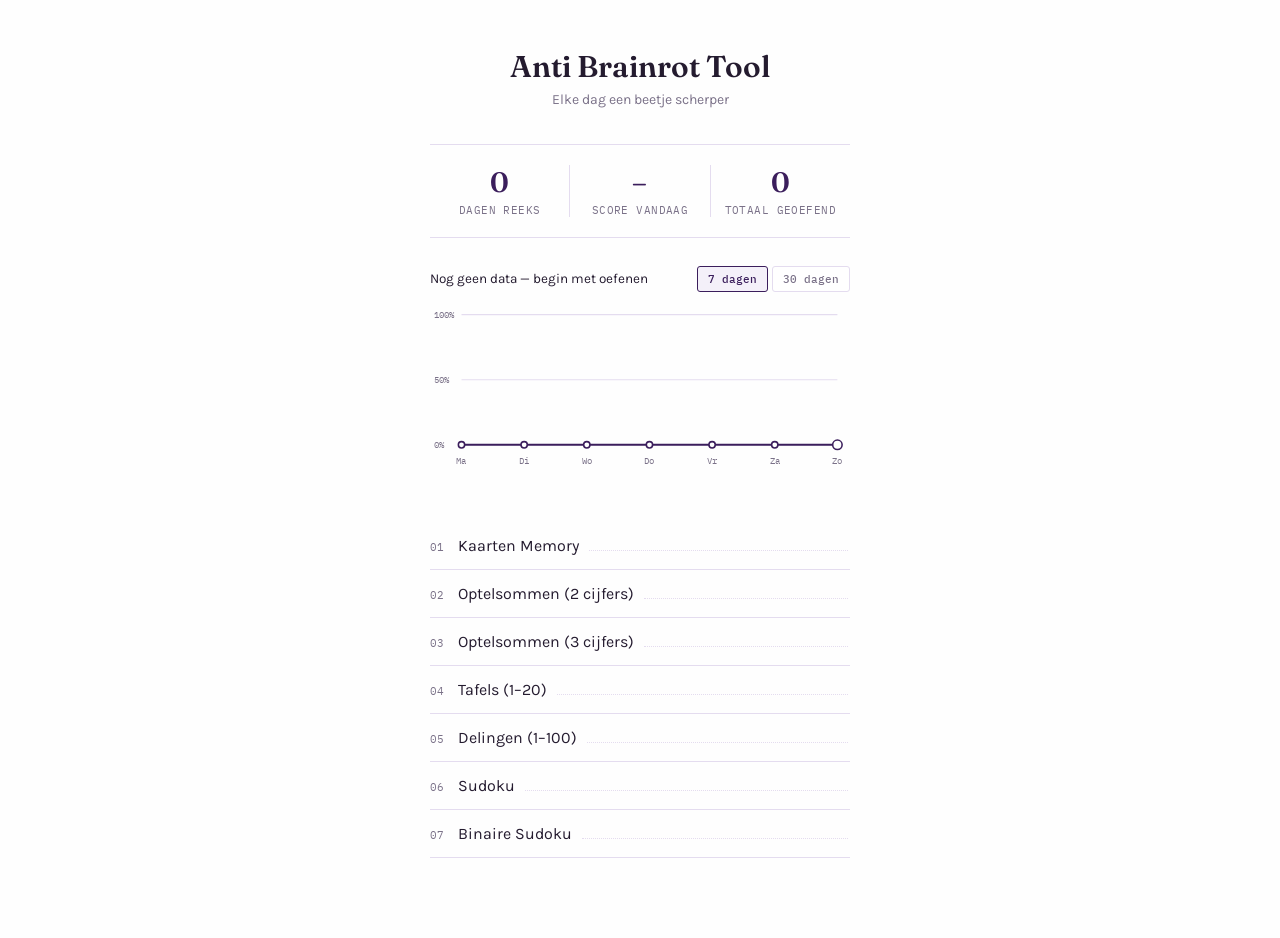
==== index.html @ bac89e25 "Eerste versie: Anti Brainrot Tool met 7 breinoefeningen Kaarten memory, optelsommen, tafels, delinge" ====
<!DOCTYPE html>
<html lang="nl">
<head>
  <meta charset="UTF-8">
  <title>Anti Brainrot Tool</title>
  <link rel="stylesheet" href="https://fonts.googleapis.com/css2?family=Fraunces:opsz,wght@9..144,500;9..144,600;9..144,700&family=Karla:wght@400;500;700&family=IBM+Plex+Mono:wght@400;500;600&display=swap">
  <link rel="stylesheet" href="base.css">
  <link rel="stylesheet" href="style.css">
</head>
<body>
  <h1>Anti Brainrot Tool</h1>
  <p class="subtitle">Elke dag een beetje scherper</p>

  <section class="progress">
    <div class="kpi-row">
      <div class="kpi">
        <p class="kpi-value" id="kpi-streak">–</p>
        <p class="kpi-label">Dagen reeks</p>
      </div>
      <div class="kpi">
        <p class="kpi-value" id="kpi-today">–</p>
        <p class="kpi-label">Score vandaag</p>
      </div>
      <div class="kpi">
        <p class="kpi-value" id="kpi-total">–</p>
        <p class="kpi-label">Totaal geoefend</p>
      </div>
    </div>

    <div class="chart-head">
      <p class="chart-avg" id="chart-avg">&nbsp;</p>
      <div class="chart-toggle">
        <button class="range-btn is-active" data-range="7" type="button">7 dagen</button>
        <button class="range-btn" data-range="30" type="button">30 dagen</button>
      </div>
    </div>
    <div id="chart"></div>
  </section>

  <nav class="menu">
    <a class="toc-item" href="games/card-match/index.html"><span class="toc-num">01</span>Kaarten Memory<span class="toc-leader"></span></a>
    <a class="toc-item" href="games/addition-2/index.html"><span class="toc-num">02</span>Optelsommen (2 cijfers)<span class="toc-leader"></span></a>
    <a class="toc-item" href="games/addition-3/index.html"><span class="toc-num">03</span>Optelsommen (3 cijfers)<span class="toc-leader"></span></a>
    <a class="toc-item" href="games/multiplication/index.html"><span class="toc-num">04</span>Tafels (1&ndash;20)<span class="toc-leader"></span></a>
    <a class="toc-item" href="games/division/index.html"><span class="toc-num">05</span>Delingen (1&ndash;100)<span class="toc-leader"></span></a>
    <a class="toc-item" href="games/sudoku/index.html"><span class="toc-num">06</span>Sudoku<span class="toc-leader"></span></a>
    <a class="toc-item" href="games/binary-sudoku/index.html"><span class="toc-num">07</span>Binaire Sudoku<span class="toc-leader"></span></a>
  </nav>

  <script src="stats.js"></script>
  <script src="script.js"></script>
</body>
</html>
---- base.css ----
:root {
  --bg: #fefefe;
  --ink: #241b2f;
  --muted: #7a7188;
  --accent: #3b1e5c;
  --accent-hover: #2c1747;
  --accent-soft: #f4f0f9;
  --rule: #e4dcef;
  --ok: #4f7a58;
  --ok-soft: #e7f0e9;
  --err: #a83f52;
  --err-soft: #f7e9ec;

  --font-display: "Fraunces", Georgia, "Times New Roman", serif;
  --font-body: "Karla", "Trebuchet MS", sans-serif;
  --font-mono: "IBM Plex Mono", "Courier New", monospace;
}

* {
  box-sizing: border-box;
}

body {
  margin: 0;
  background: var(--bg);
  color: var(--ink);
  font-family: var(--font-body);
  display: flex;
  flex-direction: column;
  align-items: center;
  padding: 48px 20px 80px;
}

h1 {
  font-family: var(--font-display);
  font-weight: 600;
  font-size: 30px;
  margin: 0 0 6px;
  text-align: center;
}

.subtitle {
  color: var(--muted);
  font-size: 14px;
  margin: 0 0 28px;
  text-align: center;
}

.back-link {
  align-self: flex-start;
  color: var(--muted);
  text-decoration: none;
  font-family: var(--font-mono);
  font-size: 12px;
  letter-spacing: 0.03em;
  margin-bottom: 32px;
  border-bottom: 1px solid var(--rule);
  padding-bottom: 2px;
}

.back-link:hover {
  color: var(--accent);
  border-color: var(--accent);
}

.quiz-box {
  margin-top: 6px;
  text-align: center;
  max-width: 360px;
}

#status,
#score {
  font-family: var(--font-mono);
  font-size: 12px;
  color: var(--muted);
  letter-spacing: 0.03em;
  min-height: 16px;
}

#question {
  font-family: var(--font-display);
  font-size: 34px;
  font-weight: 600;
  margin: 16px 0 22px;
}

input[type="number"],
input[type="text"] {
  font-family: var(--font-body);
  font-size: 18px;
  padding: 9px 12px;
  border: 1px solid var(--rule);
  border-radius: 4px;
  width: 110px;
  text-align: center;
  background: #fff;
  color: var(--ink);
}

input:focus {
  outline: none;
  border-color: var(--accent);
}

button {
  font-family: var(--font-body);
  font-weight: 700;
  font-size: 14px;
  padding: 9px 18px;
  margin-left: 8px;
  border-radius: 4px;
  border: none;
  background: var(--accent);
  color: #fff;
  cursor: pointer;
  transition: background 0.15s;
}

button:hover {
  background: var(--accent-hover);
}

button:focus-visible,
a:focus-visible {
  outline: 2px solid var(--accent);
  outline-offset: 2px;
}

#feedback {
  margin-top: 18px;
  font-size: 14px;
  min-height: 20px;
}
---- style.css ----
.progress {
  width: 100%;
  max-width: 420px;
  margin-top: 8px;
}

.kpi-row {
  display: flex;
  gap: 0;
  border-top: 1px solid var(--rule);
  border-bottom: 1px solid var(--rule);
  padding: 20px 0;
  margin-bottom: 28px;
}

.kpi {
  flex: 1;
  text-align: center;
  border-left: 1px solid var(--rule);
}

.kpi:first-child {
  border-left: none;
}

.kpi-value {
  font-family: var(--font-display);
  font-size: 28px;
  font-weight: 600;
  color: var(--accent);
  margin: 0;
  font-variant-numeric: tabular-nums;
}

.kpi-label {
  font-family: var(--font-mono);
  font-size: 10.5px;
  color: var(--muted);
  text-transform: uppercase;
  letter-spacing: 0.04em;
  margin: 4px 0 0;
}

.chart-head {
  display: flex;
  align-items: baseline;
  justify-content: space-between;
  gap: 12px;
  margin-bottom: 10px;
  flex-wrap: wrap;
}

.chart-avg {
  font-family: var(--font-body);
  font-size: 13.5px;
  color: var(--ink);
  margin: 0;
}

.chart-toggle {
  display: flex;
  gap: 4px;
}

.range-btn {
  font-family: var(--font-mono);
  font-size: 11px;
  font-weight: 500;
  padding: 5px 10px;
  border-radius: 3px;
  border: 1px solid var(--rule);
  background: #fff;
  color: var(--muted);
  cursor: pointer;
  margin-left: 0;
}

.range-btn.is-active {
  background: var(--accent-soft);
  color: var(--accent);
  border-color: var(--accent);
}

#chart {
  margin-bottom: 8px;
}

#chart svg {
  width: 100%;
  height: auto;
  display: block;
}

.menu {
  width: 100%;
  max-width: 420px;
  margin-top: 44px;
}

.toc-item {
  display: flex;
  align-items: baseline;
  gap: 8px;
  padding: 14px 0;
  border-bottom: 1px solid var(--rule);
  color: var(--ink);
  text-decoration: none;
  font-size: 16px;
}

.toc-item:hover {
  color: var(--accent);
}

.toc-item:hover .toc-leader {
  border-color: var(--accent);
}

.toc-num {
  font-family: var(--font-mono);
  font-size: 11px;
  color: var(--muted);
  width: 20px;
  flex: none;
}

.toc-leader {
  flex: 1;
  border-bottom: 1px dotted var(--rule);
  height: 0;
  margin: 0 2px 4px;
}
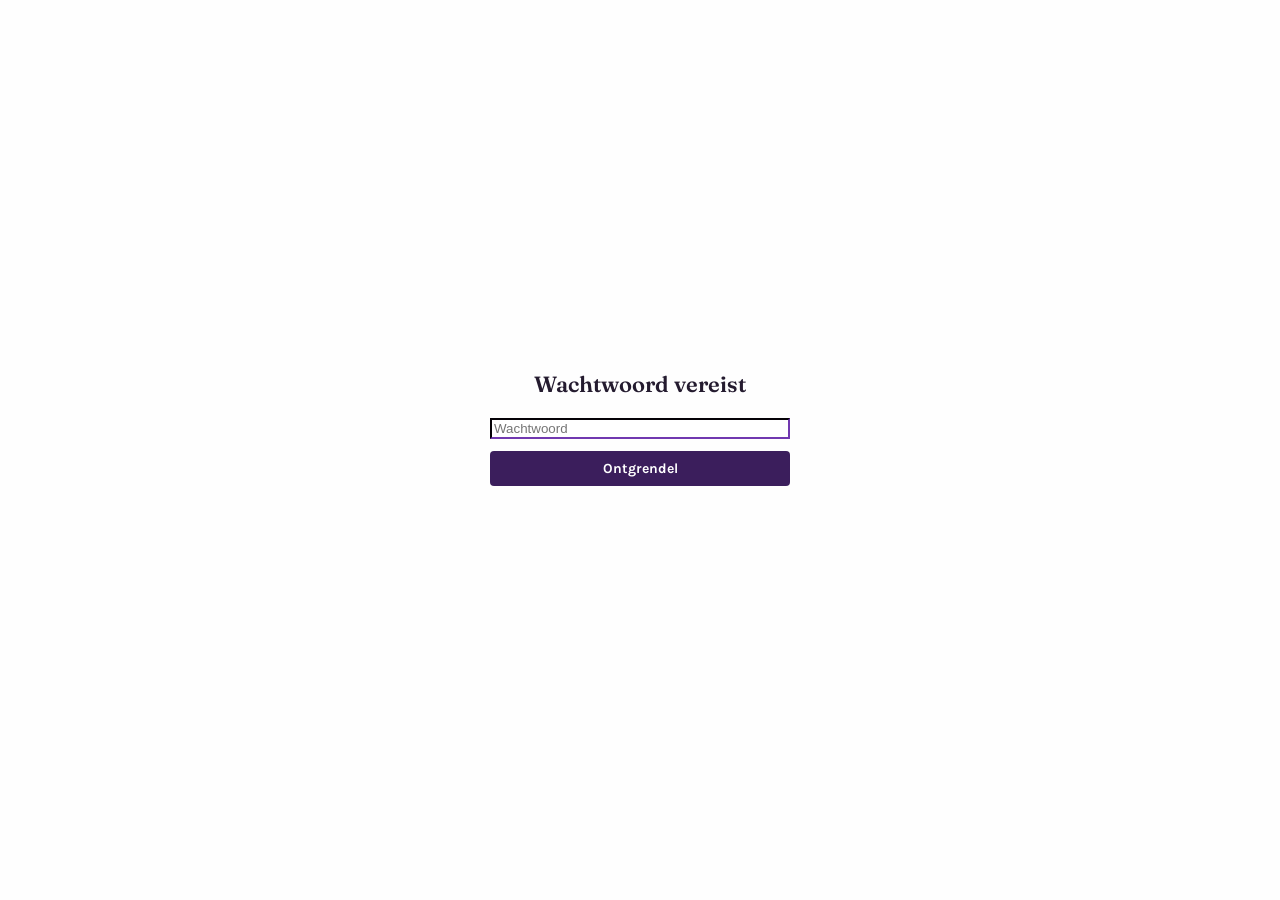
==== commit 440faac6: "Score per spel met filter, en wachtwoordslot voor de site Score wordt nu per oefening bijgehouden (l" ====
--- a/index.html
+++ b/index.html
@@ -8,45 +8,71 @@
   <link rel="stylesheet" href="style.css">
 </head>
 <body>
-  <h1>Anti Brainrot Tool</h1>
-  <p class="subtitle">Elke dag een beetje scherper</p>
+  <div id="gate" class="gate-overlay">
+    <form id="gate-form" class="gate-form">
+      <p class="gate-label">Wachtwoord vereist</p>
+      <input type="password" id="gate-password" placeholder="Wachtwoord" autocomplete="current-password" autofocus>
+      <button type="submit">Ontgrendel</button>
+      <p class="gate-error" id="gate-error"></p>
+    </form>
+  </div>
 
-  <section class="progress">
-    <div class="kpi-row">
-      <div class="kpi">
-        <p class="kpi-value" id="kpi-streak">–</p>
-        <p class="kpi-label">Dagen reeks</p>
+  <div id="app-content" hidden>
+    <h1>Anti Brainrot Tool</h1>
+    <p class="subtitle">Elke dag een beetje scherper</p>
+
+    <section class="progress">
+      <div class="filter-row">
+        <label for="game-filter">Score voor</label>
+        <select id="game-filter">
+          <option value="all">Alle spellen</option>
+          <option value="card-match">Kaarten Memory</option>
+          <option value="addition-2">Optelsommen (2 cijfers)</option>
+          <option value="addition-3">Optelsommen (3 cijfers)</option>
+          <option value="multiplication">Tafels (1&ndash;20)</option>
+          <option value="division">Delingen (1&ndash;100)</option>
+          <option value="sudoku">Sudoku</option>
+          <option value="binary-sudoku">Binaire Sudoku</option>
+        </select>
       </div>
-      <div class="kpi">
-        <p class="kpi-value" id="kpi-today">–</p>
-        <p class="kpi-label">Score vandaag</p>
+
+      <div class="kpi-row">
+        <div class="kpi">
+          <p class="kpi-value" id="kpi-streak">–</p>
+          <p class="kpi-label">Dagen reeks</p>
+        </div>
+        <div class="kpi">
+          <p class="kpi-value" id="kpi-today">–</p>
+          <p class="kpi-label">Score vandaag</p>
+        </div>
+        <div class="kpi">
+          <p class="kpi-value" id="kpi-total">–</p>
+          <p class="kpi-label">Totaal geoefend</p>
+        </div>
       </div>
-      <div class="kpi">
-        <p class="kpi-value" id="kpi-total">–</p>
-        <p class="kpi-label">Totaal geoefend</p>
+
+      <div class="chart-head">
+        <p class="chart-avg" id="chart-avg">&nbsp;</p>
+        <div class="chart-toggle">
+          <button class="range-btn is-active" data-range="7" type="button">7 dagen</button>
+          <button class="range-btn" data-range="30" type="button">30 dagen</button>
+        </div>
       </div>
-    </div>
+      <div id="chart"></div>
+    </section>
 
-    <div class="chart-head">
-      <p class="chart-avg" id="chart-avg">&nbsp;</p>
-      <div class="chart-toggle">
-        <button class="range-btn is-active" data-range="7" type="button">7 dagen</button>
-        <button class="range-btn" data-range="30" type="button">30 dagen</button>
-      </div>
-    </div>
-    <div id="chart"></div>
-  </section>
+    <nav class="menu">
+      <a class="toc-item" href="games/card-match/index.html"><span class="toc-num">01</span>Kaarten Memory<span class="toc-leader"></span></a>
+      <a class="toc-item" href="games/addition-2/index.html"><span class="toc-num">02</span>Optelsommen (2 cijfers)<span class="toc-leader"></span></a>
+      <a class="toc-item" href="games/addition-3/index.html"><span class="toc-num">03</span>Optelsommen (3 cijfers)<span class="toc-leader"></span></a>
+      <a class="toc-item" href="games/multiplication/index.html"><span class="toc-num">04</span>Tafels (1&ndash;20)<span class="toc-leader"></span></a>
+      <a class="toc-item" href="games/division/index.html"><span class="toc-num">05</span>Delingen (1&ndash;100)<span class="toc-leader"></span></a>
+      <a class="toc-item" href="games/sudoku/index.html"><span class="toc-num">06</span>Sudoku<span class="toc-leader"></span></a>
+      <a class="toc-item" href="games/binary-sudoku/index.html"><span class="toc-num">07</span>Binaire Sudoku<span class="toc-leader"></span></a>
+    </nav>
+  </div>
 
-  <nav class="menu">
-    <a class="toc-item" href="games/card-match/index.html"><span class="toc-num">01</span>Kaarten Memory<span class="toc-leader"></span></a>
-    <a class="toc-item" href="games/addition-2/index.html"><span class="toc-num">02</span>Optelsommen (2 cijfers)<span class="toc-leader"></span></a>
-    <a class="toc-item" href="games/addition-3/index.html"><span class="toc-num">03</span>Optelsommen (3 cijfers)<span class="toc-leader"></span></a>
-    <a class="toc-item" href="games/multiplication/index.html"><span class="toc-num">04</span>Tafels (1&ndash;20)<span class="toc-leader"></span></a>
-    <a class="toc-item" href="games/division/index.html"><span class="toc-num">05</span>Delingen (1&ndash;100)<span class="toc-leader"></span></a>
-    <a class="toc-item" href="games/sudoku/index.html"><span class="toc-num">06</span>Sudoku<span class="toc-leader"></span></a>
-    <a class="toc-item" href="games/binary-sudoku/index.html"><span class="toc-num">07</span>Binaire Sudoku<span class="toc-leader"></span></a>
-  </nav>
-
+  <script src="gate.js"></script>
   <script src="stats.js"></script>
   <script src="script.js"></script>
 </body>
--- a/base.css
+++ b/base.css
@@ -132,3 +132,48 @@
   font-size: 14px;
   min-height: 20px;
 }
+
+.gate-overlay {
+  position: fixed;
+  inset: 0;
+  background: var(--bg);
+  display: flex;
+  align-items: center;
+  justify-content: center;
+  padding: 20px;
+  z-index: 100;
+}
+
+.gate-overlay[hidden] {
+  display: none;
+}
+
+.gate-form {
+  width: 100%;
+  max-width: 300px;
+  text-align: center;
+}
+
+.gate-label {
+  font-family: var(--font-display);
+  font-size: 22px;
+  font-weight: 600;
+  margin: 0 0 20px;
+}
+
+.gate-form input[type="password"] {
+  width: 100%;
+  margin-bottom: 12px;
+}
+
+.gate-form button {
+  width: 100%;
+  margin-left: 0;
+}
+
+.gate-error {
+  color: var(--err);
+  font-size: 13px;
+  min-height: 18px;
+  margin-top: 14px;
+}
--- a/style.css
+++ b/style.css
@@ -2,6 +2,37 @@
   width: 100%;
   max-width: 420px;
   margin-top: 8px;
+}
+
+.filter-row {
+  display: flex;
+  align-items: center;
+  gap: 10px;
+  margin-bottom: 20px;
+}
+
+.filter-row label {
+  font-family: var(--font-mono);
+  font-size: 11px;
+  color: var(--muted);
+  text-transform: uppercase;
+  letter-spacing: 0.04em;
+}
+
+.filter-row select {
+  font-family: var(--font-body);
+  font-size: 14px;
+  color: var(--ink);
+  background: #fff;
+  border: 1px solid var(--rule);
+  border-radius: 4px;
+  padding: 7px 10px;
+  cursor: pointer;
+}
+
+.filter-row select:focus {
+  outline: none;
+  border-color: var(--accent);
 }
 
 .kpi-row {
